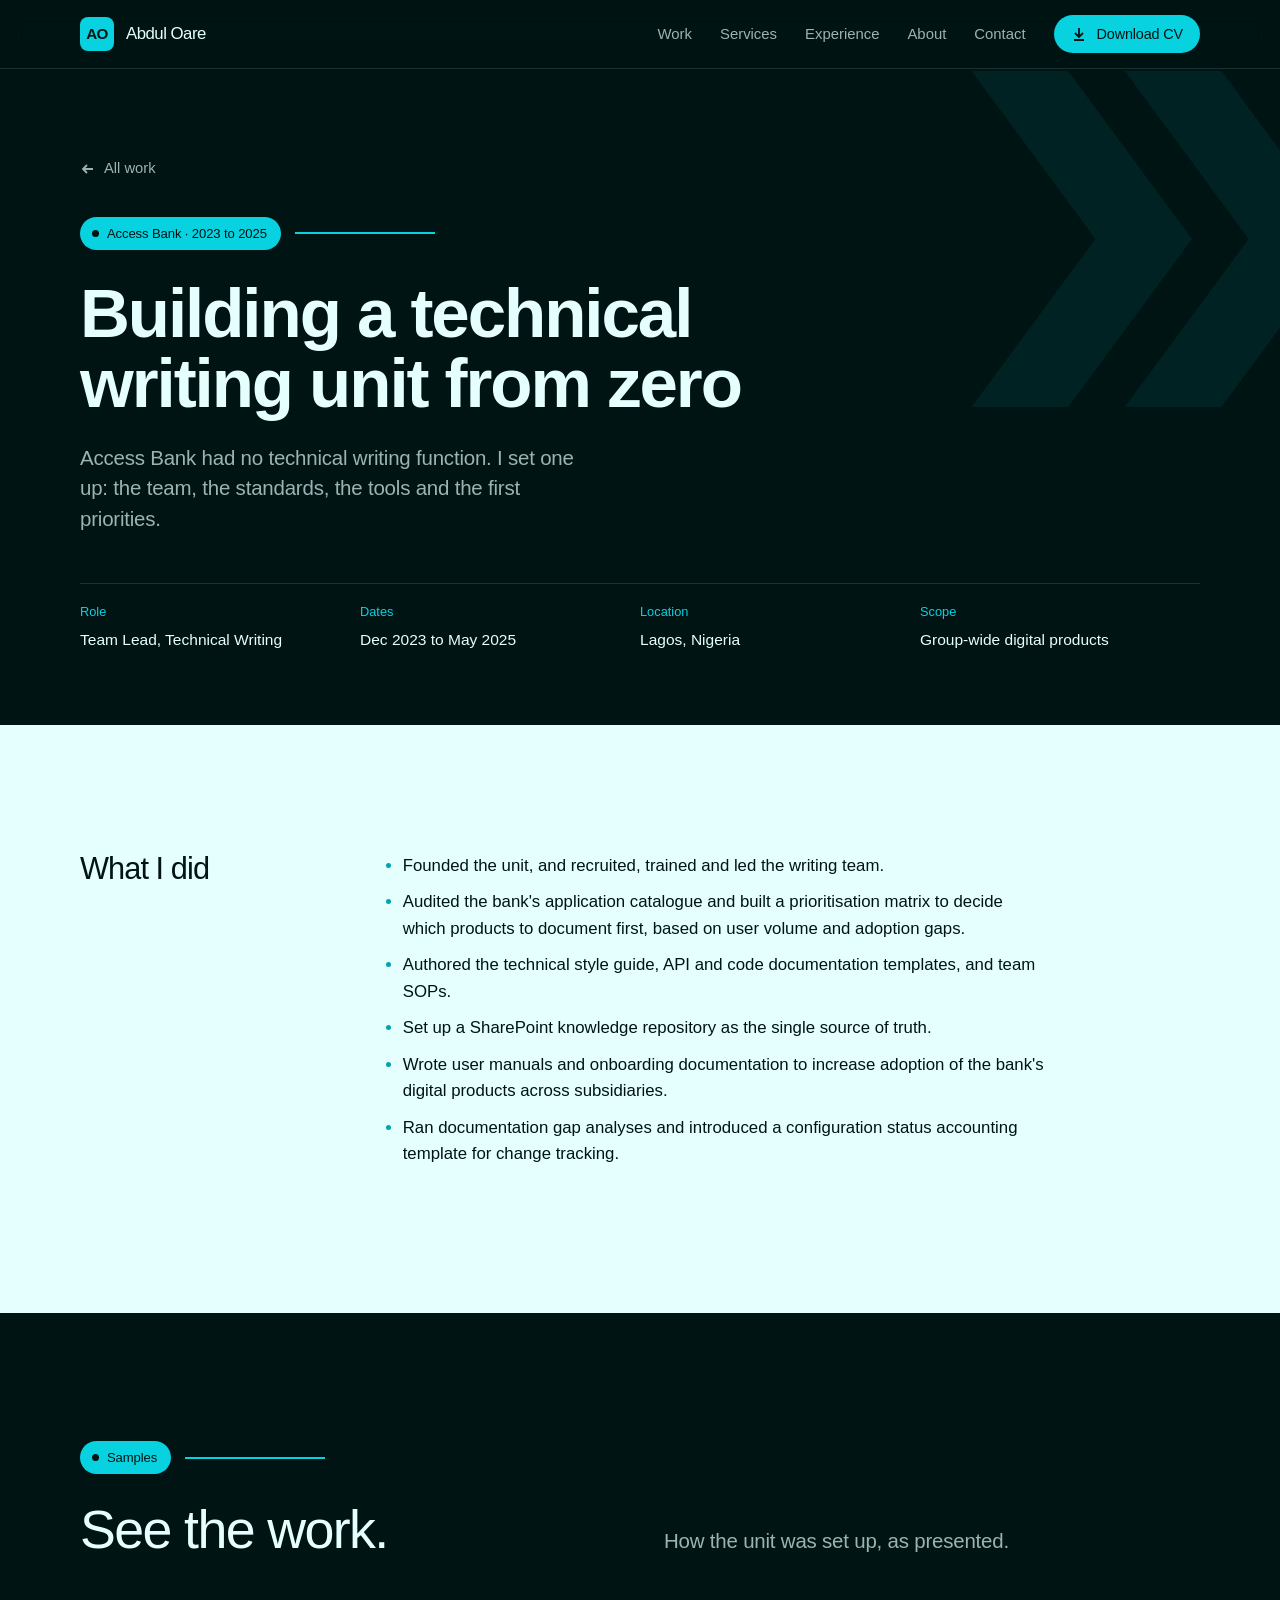
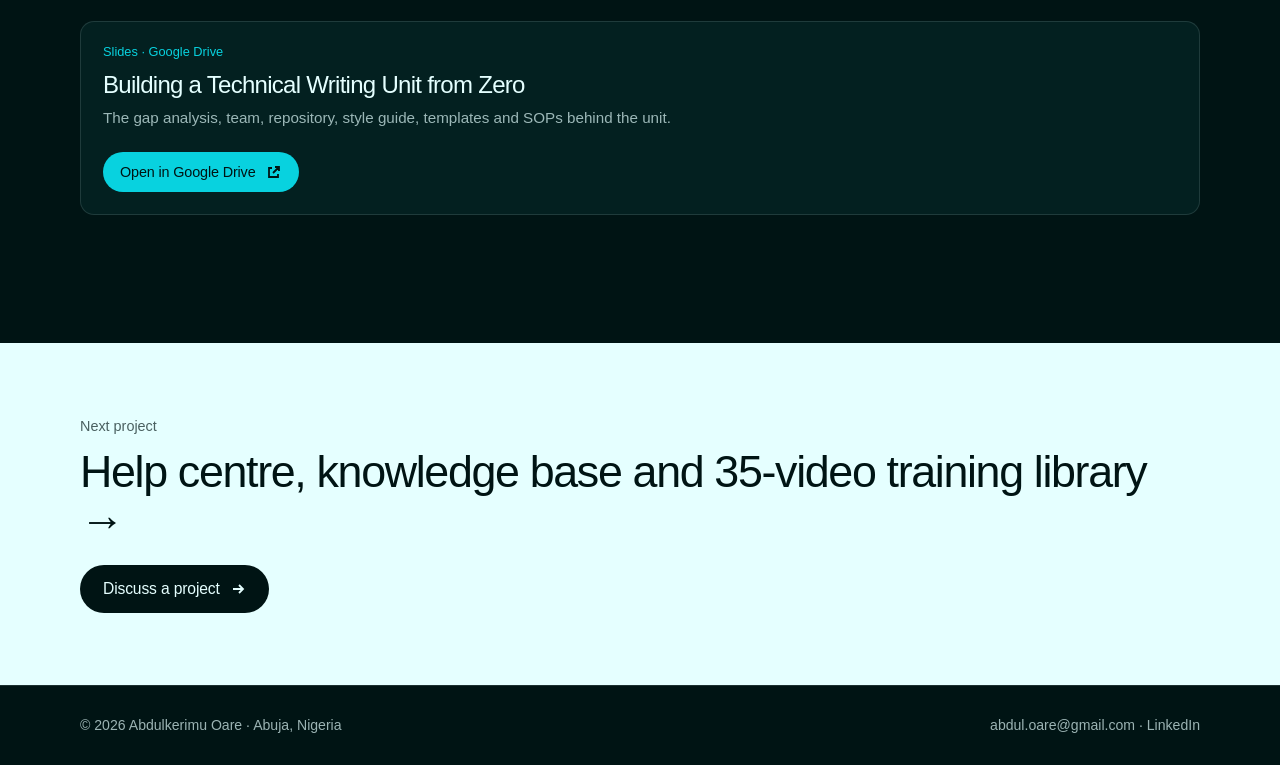
==== work/access-bank-writing-unit.html @ f9ddcd4e "Launch redesigned portfolio site Co-Authored-By: Claude Opus 5.5 <noreply@anthropic.com>" ====
<!doctype html>
<html lang="en">
<head>
<meta charset="utf-8">
<meta name="viewport" content="width=device-width, initial-scale=1">
<title>Founding a bank&#x27;s technical writing unit · Abdul Oare</title>
<meta name="description" content="Access Bank had no technical writing function. I set one up: the team, the standards, the tools and the first priorities.">
<meta name="theme-color" content="#001414">
<link rel="canonical" href="https://abduloare.github.io/work/access-bank-writing-unit.html">
<meta property="og:type" content="website">
<meta property="og:title" content="Founding a bank&#x27;s technical writing unit · Abdul Oare">
<meta property="og:description" content="Access Bank had no technical writing function. I set one up: the team, the standards, the tools and the first priorities.">
<meta property="og:url" content="https://abduloare.github.io/work/access-bank-writing-unit.html">
<meta property="og:image" content="https://abduloare.github.io/assets/img/og.jpg">
<meta name="twitter:card" content="summary_large_image">
<link rel="icon" href="data:image/svg+xml,%3Csvg xmlns='http://www.w3.org/2000/svg' viewBox='0 0 64 64'%3E%3Crect width='64' height='64' rx='14' fill='%2308D2DF'/%3E%3Ctext x='32' y='42' text-anchor='middle' font-family='Helvetica Neue,Helvetica,Arial' font-weight='700' font-size='28' letter-spacing='-1.5' fill='%23001414'%3EAO%3C/text%3E%3C/svg%3E">
<link rel="preconnect" href="https://fonts.googleapis.com">
<link rel="preconnect" href="https://fonts.gstatic.com" crossorigin>
<link href="https://fonts.googleapis.com/css2?family=Inter:wght@400;500;700&display=swap" rel="stylesheet">
<link rel="stylesheet" href="../assets/css/site.css">
</head>
<body>
<a class="skip" href="#main">Skip to content</a>
<header class="nav">
  <div class="wrap">
    <a class="brand" href="../"><span class="mono">AO</span>Abdul Oare</a>
    <button class="nav-toggle" aria-label="Menu" aria-expanded="false" aria-controls="nav-links"><svg viewBox="0 0 20 20" fill="none" stroke="currentColor" stroke-width="1.8" aria-hidden="true"><path d="M3 6h14M3 10h14M3 14h14"/></svg></button>
    <ul class="nav-links" id="nav-links">
      <li><a href="../#work">Work</a></li>
      <li><a href="../#services">Services</a></li>
      <li><a href="../#experience">Experience</a></li>
      <li><a href="../#about">About</a></li>
      <li><a href="../#contact">Contact</a></li>
      <li><a class="btn btn-primary" href="../assets/docs/Abdulkerimu-Oare-CV.pdf" download><svg viewBox="0 0 16 16" fill="none" stroke="currentColor" stroke-width="1.8" aria-hidden="true"><path d="M8 2v9M4 7l4 4 4-4M3 14h10"/></svg> Download CV</a></li>
    </ul>
  </div>
</header>
<main id="main">
<section class="p-hero">
  <svg class="chev" viewBox="0 0 400 400" aria-hidden="true"><g fill="currentColor"><path d="M30 40h92l118 160-118 160H30l118-160z"/><path d="M176 40h92l118 160-118 160h-92l118-160z"/></g></svg>
  <div class="wrap">
    <a class="crumb" href="../#work"><svg width="16" height="16" viewBox="0 0 16 16" fill="none" stroke="currentColor" stroke-width="1.8" aria-hidden="true"><path d="M13 8H3M7 4L3 8l4 4"/></svg> All work</a>
    <div class="label-row"><span class="pill">Access Bank · 2023 to 2025</span></div>
    <h1>Building a technical writing unit from zero</h1>
    <p class="lede">Access Bank had no technical writing function. I set one up: the team, the standards, the tools and the first priorities.</p>
    <div class="facts"><div><small>Role</small><span>Team Lead, Technical Writing</span></div><div><small>Dates</small><span>Dec 2023 to May 2025</span></div><div><small>Location</small><span>Lagos, Nigeria</span></div><div><small>Scope</small><span>Group-wide digital products</span></div></div>
  </div>
</section>
<section class="section light">
  <div class="wrap"><div class="p-body reveal"><h2>What I did</h2><div class="copy"><ul><li>Founded the unit, and recruited, trained and led the writing team.</li><li>Audited the bank's application catalogue and built a prioritisation matrix to decide which products to document first, based on user volume and adoption gaps.</li><li>Authored the technical style guide, API and code documentation templates, and team SOPs.</li><li>Set up a SharePoint knowledge repository as the single source of truth.</li><li>Wrote user manuals and onboarding documentation to increase adoption of the bank's digital products across subsidiaries.</li><li>Ran documentation gap analyses and introduced a configuration status accounting template for change tracking.</li></ul></div></div></div>
</section>
<section class="section">
  <div class="wrap">
    <div class="section-head"><div><div class="label-row"><span class="pill">Samples</span></div><h2>See the work.</h2></div><p class="lede">How the unit was set up, as presented.</p></div>
    <div class="samples"><article class="sample wide">
  
  <div class="sample-body"><small>Slides · Google Drive</small><h3>Building a Technical Writing Unit from Zero</h3><p>The gap analysis, team, repository, style guide, templates and SOPs behind the unit.</p>
    <div class="btn-row"><a class="btn btn-primary" href="https://docs.google.com/presentation/d/1PRnHEDwbXF8xC-5iRKQZRlKDtgwimTmk/edit?usp=drive_link" target="_blank" rel="noopener">Open in Google Drive <svg viewBox="0 0 16 16" fill="none" stroke="currentColor" stroke-width="1.8" aria-hidden="true"><path d="M9 3h4v4M13 3L7 9M12 10v3H3V4h3"/></svg></a></div>
  </div>
</article></div>
  </div>
</section>
<section class="section light" style="padding:clamp(48px,6vw,72px) 0">
  <div class="wrap next">
    <div><span class="muted" style="display:block;margin-bottom:8px;font-size:.9rem">Next project</span><a class="big" href="my-car-importer.html">Help centre, knowledge base and 35-video training library &rarr;</a></div>
    <a class="btn btn-primary" href="mailto:abdul.oare@gmail.com">Discuss a project <svg viewBox="0 0 16 16" fill="none" stroke="currentColor" stroke-width="1.8" aria-hidden="true"><path d="M3 8h10M9 4l4 4-4 4"/></svg></a>
  </div>
</section>
</main>
<footer class="footer">
  <div class="wrap">
    <span>&copy; 2026 Abdulkerimu Oare &middot; Abuja, Nigeria</span>
    <span><a href="mailto:abdul.oare@gmail.com">abdul.oare@gmail.com</a> &middot; <a href="https://www.linkedin.com/in/abduloare" target="_blank" rel="noopener">LinkedIn</a></span>
  </div>
</footer>
<script src="../assets/js/site.js"></script>
</body>
</html>
---- assets/css/site.css ----
/* Abdul Oare portfolio. Palette and type follow the Doc Foundry brand system (Brand Guideline V1.0 by DesignSync). */
:root {
  --ink: #001414;
  --ink-2: #032020;
  --ink-3: #0a2e2e;
  --line-dark: rgba(229, 255, 255, 0.12);
  --cyan: #08d2df;
  --pacific: #00a3ae;
  --lcyan: #e5ffff;
  --paper: #f4ffff;
  --line-light: rgba(0, 20, 20, 0.12);
  --on-dark: #e5ffff;
  --on-dark-muted: rgba(229, 255, 255, 0.68);
  --on-light: #001414;
  --on-light-muted: rgba(0, 20, 20, 0.68);
  --font: "Helvetica Neue", Helvetica, Inter, Arial, sans-serif;
  --track: -0.03em;
  --radius: 14px;
  --wrap: 1200px;
  --gutter: clamp(16px, 4vw, 40px);
}

*, *::before, *::after { box-sizing: border-box; }
html { scroll-behavior: smooth; -webkit-text-size-adjust: 100%; }
body {
  margin: 0;
  background: var(--ink);
  color: var(--on-dark);
  font-family: var(--font);
  font-size: 17px;
  line-height: 1.6;
  -webkit-font-smoothing: antialiased;
  overflow-x: hidden;
}
img, video { max-width: 100%; display: block; }
a { color: inherit; }
:focus-visible { outline: 2px solid var(--cyan); outline-offset: 3px; border-radius: 4px; }
.skip { position: absolute; left: -9999px; top: 8px; background: var(--cyan); color: var(--ink); padding: 8px 14px; border-radius: 999px; z-index: 200; }
.skip:focus { left: 8px; }

h1, h2, h3, h4 { margin: 0; letter-spacing: var(--track); line-height: 1.02; font-weight: 700; }
h1 { font-size: clamp(2.6rem, 6.4vw, 5.4rem); }
h2 { font-size: clamp(2rem, 4.2vw, 3.4rem); font-weight: 500; }
h3 { font-size: clamp(1.25rem, 2vw, 1.5rem); font-weight: 500; line-height: 1.15; }
p { margin: 0 0 1em; }

.wrap { width: 100%; max-width: var(--wrap); margin: 0 auto; padding: 0 var(--gutter); }
.section { padding: clamp(72px, 10vw, 128px) 0; position: relative; }
.light { background: var(--lcyan); color: var(--on-light); }
.light .muted, .light .lede { color: var(--on-light-muted); }
.muted { color: var(--on-dark-muted); }
.lede { font-size: clamp(1.1rem, 1.6vw, 1.3rem); line-height: 1.5; color: var(--on-dark-muted); max-width: 46ch; letter-spacing: -0.01em; }

/* Pill label: cyan capsule with a dot and a trailing rule, as in the brand guideline */
.label-row { display: flex; align-items: center; gap: 14px; margin-bottom: 28px; }
.label-row::after { content: ""; flex: 1; max-width: 140px; height: 2px; background: var(--cyan); }
.light .label-row::after { background: var(--pacific); }
.pill {
  display: inline-flex; align-items: center; gap: 8px;
  background: var(--cyan); color: var(--ink);
  font-size: 0.82rem; font-weight: 500; letter-spacing: -0.01em;
  padding: 6px 14px 6px 12px; border-radius: 999px; white-space: nowrap;
}
.pill::before { content: ""; width: 7px; height: 7px; border-radius: 50%; background: var(--ink); }

.tag {
  display: inline-block; font-size: 0.75rem; letter-spacing: 0.02em;
  padding: 3px 10px; border-radius: 999px;
  border: 1px solid var(--line-dark); color: var(--on-dark-muted);
}
.light .tag { border-color: var(--line-light); color: var(--on-light-muted); }

/* Buttons */
.btn {
  display: inline-flex; align-items: center; gap: 10px;
  font: 500 0.98rem/1 var(--font); letter-spacing: -0.01em;
  padding: 15px 22px; border-radius: 999px; text-decoration: none;
  border: 1.5px solid transparent; cursor: pointer; transition: transform .15s, background .15s, color .15s, border-color .15s;
}
.btn:hover { transform: translateY(-1px); }
.btn-primary { background: var(--cyan); color: var(--ink); }
.btn-primary:hover { background: var(--lcyan); }
.btn-ghost { border-color: var(--line-dark); color: var(--on-dark); }
.btn-ghost:hover { border-color: var(--cyan); color: var(--cyan); }
.light .btn-primary { background: var(--ink); color: var(--lcyan); }
.light .btn-primary:hover { background: var(--pacific); }
.light .btn-ghost { border-color: var(--line-light); color: var(--on-light); }
.light .btn-ghost:hover { border-color: var(--pacific); color: var(--pacific); }
.btn svg { width: 16px; height: 16px; }
.btn-row { display: flex; flex-wrap: wrap; gap: 12px; }

/* Monogram */
.mono {
  display: inline-grid; place-items: center; width: 34px; height: 34px; border-radius: 8px;
  background: var(--cyan); color: var(--ink); font-weight: 700; font-size: 0.95rem; letter-spacing: -0.04em;
}

/* Nav */
.nav {
  position: sticky; top: 0; z-index: 100;
  background: rgba(0, 20, 20, 0.82); backdrop-filter: saturate(140%) blur(12px); -webkit-backdrop-filter: saturate(140%) blur(12px);
  border-bottom: 1px solid var(--line-dark);
}
.nav .wrap { display: flex; align-items: center; justify-content: space-between; height: 68px; gap: 16px; }
.brand { display: flex; align-items: center; gap: 12px; text-decoration: none; font-weight: 500; letter-spacing: var(--track); font-size: 1.05rem; }
.nav-links { display: flex; align-items: center; gap: 28px; list-style: none; margin: 0; padding: 0; }
.nav-links a { text-decoration: none; font-size: 0.93rem; color: var(--on-dark-muted); transition: color .15s; }
.nav-links a:hover, .nav-links a[aria-current] { color: var(--cyan); }
.nav-links .btn { padding: 10px 16px; font-size: 0.9rem; color: var(--ink); }
.nav-links .btn:hover { color: var(--ink); }
.nav-toggle { display: none; background: none; border: 1px solid var(--line-dark); color: var(--on-dark); border-radius: 10px; width: 42px; height: 42px; cursor: pointer; }
.nav-toggle svg { width: 20px; height: 20px; margin: auto; }

@media (max-width: 860px) {
  .nav-toggle { display: grid; place-items: center; }
  .nav-links {
    position: absolute; top: 68px; left: 0; right: 0; flex-direction: column; align-items: stretch; gap: 0;
    background: var(--ink); border-bottom: 1px solid var(--line-dark); padding: 8px var(--gutter) 20px;
    display: none;
  }
  .nav-links.open { display: flex; }
  .nav-links li a:not(.btn) { display: block; padding: 14px 0; border-bottom: 1px solid var(--line-dark); font-size: 1.05rem; }
  .nav-links .btn { margin-top: 16px; justify-content: center; }
}

/* Hero */
.hero { padding: clamp(56px, 8vw, 104px) 0 clamp(64px, 8vw, 112px); position: relative; overflow: hidden; }
.hero-grid { display: grid; grid-template-columns: 1.25fr 0.75fr; gap: clamp(32px, 5vw, 72px); align-items: center; }
.hero h1 { margin-bottom: 28px; }
.hero h1 em { font-style: normal; color: var(--cyan); }
.hero .lede { margin-bottom: 36px; }
.hero-meta { display: flex; flex-wrap: wrap; gap: 10px 24px; margin-top: 40px; font-size: 0.9rem; color: var(--on-dark-muted); }
.hero-meta span { display: inline-flex; align-items: center; gap: 8px; }
.dot-live { width: 8px; height: 8px; border-radius: 50%; background: var(--cyan); box-shadow: 0 0 0 4px rgba(8, 210, 223, 0.18); }
.hero-photo { position: relative; aspect-ratio: 900 / 1073; border-radius: var(--radius); overflow: hidden; background: #000; }
.hero-photo img { width: 100%; height: 100%; object-fit: cover; filter: contrast(1.05); }
.hero-photo::after {
  content: ""; position: absolute; inset: 0;
  background: linear-gradient(200deg, rgba(8, 210, 223, 0.0) 55%, rgba(0, 20, 20, 0.85) 100%);
}
.hero-photo figcaption { position: absolute; left: 18px; right: 18px; bottom: 16px; z-index: 1; font-size: 0.82rem; color: var(--on-dark-muted); }
.chev { position: absolute; pointer-events: none; color: var(--cyan); }
.hero .chev { right: -60px; top: -40px; width: 420px; opacity: 0.08; }
@media (max-width: 860px) {
  .hero-grid { grid-template-columns: 1fr; }
  .hero-photo { max-width: 360px; aspect-ratio: 4 / 3.4; }
  .hero-photo img { object-position: 50% 30%; }
}

/* Stats */
.stats { display: grid; grid-template-columns: repeat(3, 1fr); gap: 0; border-top: 1px solid var(--line-light); }
.stat { padding: 28px 24px 28px 0; border-bottom: 1px solid var(--line-light); }
.stat:not(:nth-child(3n+1)) { padding-left: 24px; border-left: 1px solid var(--line-light); }
.stat b { display: block; font-size: clamp(2.4rem, 4.6vw, 3.6rem); font-weight: 700; letter-spacing: var(--track); line-height: 1; color: var(--ink); }
.stat b small { font-size: 0.5em; color: var(--pacific); font-weight: 500; }
.stat span { display: block; margin-top: 10px; font-size: 0.95rem; color: var(--on-light-muted); max-width: 26ch; }
@media (max-width: 760px) {
  .stats { grid-template-columns: 1fr 1fr; }
  .stat, .stat:not(:nth-child(3n+1)) { padding: 22px 14px 22px 0; border-left: 0; }
  .stat:nth-child(even) { padding-left: 14px; border-left: 1px solid var(--line-light); }
}

.section-head { display: grid; grid-template-columns: 1fr 1fr; gap: 24px 48px; align-items: end; margin-bottom: clamp(40px, 6vw, 64px); }
.section-head p { margin: 0; }
@media (max-width: 860px) { .section-head { grid-template-columns: 1fr; } }

/* Capability cards */
.caps { display: grid; grid-template-columns: repeat(3, 1fr); gap: 16px; }
.cap {
  background: var(--ink-2); border: 1px solid var(--line-dark); border-radius: var(--radius);
  padding: 28px; display: flex; flex-direction: column; gap: 14px; transition: border-color .2s, transform .2s;
}
.cap:hover { border-color: rgba(8, 210, 223, 0.5); transform: translateY(-2px); }
.cap .num { font-size: 0.85rem; color: var(--cyan); font-weight: 500; }
.cap p { color: var(--on-dark-muted); font-size: 0.97rem; margin: 0; }
.cap ul { margin: auto 0 0; padding: 14px 0 0; list-style: none; display: flex; flex-wrap: wrap; gap: 6px; border-top: 1px solid var(--line-dark); }
@media (max-width: 960px) { .caps { grid-template-columns: 1fr 1fr; } }
@media (max-width: 620px) { .caps { grid-template-columns: 1fr; } }

/* Work grid */
.filters { display: flex; flex-wrap: wrap; gap: 8px; margin-bottom: 28px; }
.filter {
  font: 500 0.9rem/1 var(--font); padding: 10px 16px; border-radius: 999px; cursor: pointer;
  background: transparent; border: 1.5px solid var(--line-light); color: var(--on-light);
}
.filter:hover { border-color: var(--pacific); }
.filter[aria-pressed="true"] { background: var(--ink); border-color: var(--ink); color: var(--lcyan); }
.work { display: grid; grid-template-columns: repeat(6, 1fr); gap: 20px; }
.card {
  grid-column: span 3; background: #fff; border-radius: var(--radius); overflow: hidden;
  border: 1px solid var(--line-light); text-decoration: none; color: var(--on-light);
  display: flex; flex-direction: column; transition: transform .2s, box-shadow .2s;
}
.card.wide { grid-column: span 3; }
.card:hover { transform: translateY(-3px); box-shadow: 0 18px 40px -20px rgba(0, 20, 20, 0.35); }
.card-media { aspect-ratio: 16 / 10; background: var(--ink); position: relative; overflow: hidden; }
.card-media img { width: 100%; height: 100%; object-fit: cover; object-position: top center; transition: transform .4s; }
.card:hover .card-media img { transform: scale(1.03); }
.card-media .badge {
  position: absolute; left: 14px; top: 14px; background: var(--cyan); color: var(--ink);
  font-size: 0.75rem; font-weight: 500; padding: 5px 10px; border-radius: 999px; display: inline-flex; gap: 6px; align-items: center;
}
.card-media .badge svg { width: 12px; height: 12px; }
.card-media.text { display: flex; align-items: flex-end; padding: 24px; background: var(--ink); color: var(--on-dark); }
.card-media.text strong { font-size: clamp(2.6rem, 5vw, 4rem); font-weight: 700; letter-spacing: var(--track); line-height: 1; color: var(--cyan); }
.card-media.text span { display: block; color: var(--on-dark-muted); font-size: 0.9rem; margin-top: 8px; }
.card-media .chev { width: 220px; right: -30px; top: -20px; opacity: 0.12; }
.card-body { padding: 22px 22px 24px; display: flex; flex-direction: column; gap: 10px; flex: 1; }
.card-body .client { font-size: 0.82rem; color: var(--pacific); font-weight: 500; }
.card-body p { margin: 0; font-size: 0.95rem; color: var(--on-light-muted); }
.card-tags { display: flex; flex-wrap: wrap; gap: 6px; margin-top: auto; padding-top: 10px; }
.card .more { font-size: 0.92rem; font-weight: 500; display: inline-flex; align-items: center; gap: 6px; }
.card[hidden] { display: none; }
@media (max-width: 640px) { .work { grid-template-columns: 1fr; } .card, .card.wide { grid-column: auto; } }

.also { margin-top: 48px; display: grid; grid-template-columns: repeat(4, 1fr); gap: 0; border-top: 1px solid var(--line-light); }
.also > div { padding: 22px 20px 0 0; }
.also h4 { font-size: 1.02rem; font-weight: 500; margin-bottom: 6px; }
.also p { font-size: 0.92rem; color: var(--on-light-muted); margin: 0; }
.also a { color: var(--pacific); }
@media (max-width: 860px) { .also { grid-template-columns: 1fr 1fr; gap: 0 16px; } }
@media (max-width: 520px) { .also { grid-template-columns: 1fr; } }

/* Approach steps */
.steps { display: grid; grid-template-columns: repeat(4, 1fr); gap: 16px; counter-reset: s; }
.step { border-top: 2px solid var(--cyan); padding-top: 22px; }
.step .n { font-size: 0.85rem; color: var(--cyan); font-weight: 500; margin-bottom: 18px; display: block; }
.step h3 { margin-bottom: 10px; }
.step p { color: var(--on-dark-muted); font-size: 0.96rem; margin: 0; }
@media (max-width: 900px) { .steps { grid-template-columns: 1fr 1fr; gap: 36px 20px; } }
@media (max-width: 520px) { .steps { grid-template-columns: 1fr; } }

/* Timeline */
.timeline { list-style: none; margin: 0; padding: 0; border-top: 1px solid var(--line-dark); }
.timeline li { display: grid; grid-template-columns: 200px 1fr auto; gap: 8px 32px; padding: 26px 0; border-bottom: 1px solid var(--line-dark); align-items: baseline; }
.timeline .when { font-size: 0.9rem; color: var(--cyan); }
.timeline h3 { font-size: 1.2rem; margin-bottom: 6px; }
.timeline .org { color: var(--on-dark-muted); font-size: 0.95rem; }
.timeline p { color: var(--on-dark-muted); font-size: 0.95rem; margin: 8px 0 0; max-width: 64ch; }
.timeline .link { font-size: 0.9rem; color: var(--cyan); text-decoration: none; white-space: nowrap; }
.timeline .link:hover { text-decoration: underline; }
@media (max-width: 760px) { .timeline li { grid-template-columns: 1fr; } }

/* About */
.about-grid { display: grid; grid-template-columns: 0.8fr 1.2fr; gap: clamp(32px, 6vw, 80px); align-items: start; }
.about-grid h2 { margin-bottom: 28px; }
.about-copy p { font-size: 1.08rem; }
.creds { margin-top: 36px; display: grid; grid-template-columns: 1fr 1fr; gap: 28px; }
.creds h4 { font-size: 0.85rem; font-weight: 500; color: var(--pacific); margin-bottom: 10px; letter-spacing: 0; }
.creds ul { list-style: none; padding: 0; margin: 0; font-size: 0.95rem; }
.creds li { padding: 8px 0; border-bottom: 1px solid var(--line-light); }
.tools { display: flex; flex-wrap: wrap; gap: 6px; }
@media (max-width: 860px) { .about-grid, .creds { grid-template-columns: 1fr; } }

/* Contact */
.contact { text-align: left; }
.contact h2 { font-size: clamp(2.4rem, 6vw, 5rem); font-weight: 700; max-width: 14ch; margin-bottom: 28px; }
.contact .chev { right: -40px; bottom: -60px; width: 480px; opacity: 0.07; }
.contact-links { display: grid; grid-template-columns: repeat(4, 1fr); gap: 12px; margin-top: 48px; }
.contact-links a {
  display: block; padding: 20px; border: 1px solid var(--line-dark); border-radius: var(--radius); text-decoration: none; transition: border-color .15s;
}
.contact-links a:hover { border-color: var(--cyan); }
.contact-links small { display: block; color: var(--on-dark-muted); font-size: 0.82rem; margin-bottom: 6px; }
.contact-links span { font-weight: 500; overflow-wrap: anywhere; }
@media (max-width: 860px) { .contact-links { grid-template-columns: 1fr 1fr; } }
@media (max-width: 480px) { .contact-links { grid-template-columns: 1fr; } }

.footer { border-top: 1px solid var(--line-dark); padding: 28px 0; font-size: 0.88rem; color: var(--on-dark-muted); }
.footer .wrap { display: flex; flex-wrap: wrap; justify-content: space-between; gap: 12px; }
.footer a { text-decoration: none; }
.footer a:hover { color: var(--cyan); }

/* Project pages */
.crumb { display: inline-flex; align-items: center; gap: 8px; color: var(--on-dark-muted); text-decoration: none; font-size: 0.92rem; margin-bottom: 36px; }
.crumb:hover { color: var(--cyan); }
.p-hero { padding: clamp(48px, 7vw, 88px) 0 clamp(48px, 6vw, 72px); position: relative; overflow: hidden; }
.p-hero h1 { font-size: clamp(2.3rem, 5.4vw, 4.4rem); max-width: 18ch; margin-bottom: 24px; }
.p-hero .chev { right: -80px; top: -40px; width: 420px; opacity: 0.07; }
.facts { display: grid; grid-template-columns: repeat(4, 1fr); gap: 0; margin-top: 48px; border-top: 1px solid var(--line-dark); }
.facts div { padding: 18px 20px 0 0; }
.facts small { display: block; font-size: 0.8rem; color: var(--cyan); margin-bottom: 4px; }
.facts span { font-size: 0.97rem; }
@media (max-width: 760px) { .facts { grid-template-columns: 1fr 1fr; gap: 0 16px; } }

.p-body { display: grid; grid-template-columns: 240px 1fr; gap: clamp(24px, 5vw, 72px); }
.p-body + .p-body { margin-top: clamp(48px, 7vw, 80px); }
.p-body h2 { font-size: clamp(1.5rem, 2.4vw, 2rem); }
.p-body .copy { max-width: 70ch; }
.p-body .copy p, .p-body .copy li { font-size: 1.05rem; }
.p-body .copy ul { padding-left: 1.1em; margin: 0 0 1em; }
.p-body .copy li { margin-bottom: 0.55em; }
.p-body .copy li::marker { color: var(--pacific); }
@media (max-width: 860px) { .p-body { grid-template-columns: 1fr; } }

.kpis { display: grid; grid-template-columns: repeat(4, 1fr); gap: 12px; margin: 8px 0 28px; }
.kpis div { background: #fff; border: 1px solid var(--line-light); border-radius: 12px; padding: 18px; }
.kpis b { display: block; font-size: 2rem; letter-spacing: var(--track); line-height: 1; }
.kpis span { display: block; margin-top: 8px; font-size: 0.88rem; color: var(--on-light-muted); }
@media (max-width: 760px) { .kpis { grid-template-columns: 1fr 1fr; } }

.samples { display: grid; grid-template-columns: 1fr 1fr; gap: 20px; }
.sample { background: var(--ink-2); border: 1px solid var(--line-dark); border-radius: var(--radius); overflow: hidden; display: flex; flex-direction: column; }
.sample.wide { grid-column: 1 / -1; }
.sample video { width: 100%; aspect-ratio: 16 / 9; background: #000; }
.sample .thumb { aspect-ratio: 16 / 10; overflow: hidden; background: #fff; display: block; }
.sample .thumb img { width: 100%; height: 100%; object-fit: cover; object-position: top center; transition: transform .4s; }
.sample .thumb:hover img { transform: scale(1.02); }
.sample-body { padding: 20px 22px 22px; display: flex; flex-direction: column; gap: 8px; flex: 1; }
.sample-body small { color: var(--cyan); font-size: 0.8rem; }
.sample-body p { color: var(--on-dark-muted); font-size: 0.95rem; margin: 0 0 6px; }
.sample-body .btn-row { margin-top: auto; padding-top: 8px; }
.sample-body .btn { padding: 11px 16px; font-size: 0.9rem; }
@media (max-width: 760px) { .samples { grid-template-columns: 1fr; } }

.note { border-left: 3px solid var(--cyan); padding: 14px 18px; background: var(--ink-2); border-radius: 0 10px 10px 0; color: var(--on-dark-muted); font-size: 0.95rem; }
.light .note { background: #fff; border-left-color: var(--pacific); color: var(--on-light-muted); }

.next { display: flex; justify-content: space-between; align-items: center; gap: 20px; flex-wrap: wrap; }
.next a.big { text-decoration: none; font-size: clamp(1.6rem, 3.6vw, 2.8rem); font-weight: 500; letter-spacing: var(--track); line-height: 1.1; }
.next a.big:hover { color: var(--cyan); }

/* Reveal on scroll */
.reveal { opacity: 0; transform: translateY(14px); transition: opacity .6s ease, transform .6s ease; }
.reveal.in { opacity: 1; transform: none; }
@media (prefers-reduced-motion: reduce) {
  html { scroll-behavior: auto; }
  .reveal { opacity: 1; transform: none; transition: none; }
  * { transition: none !important; }
}
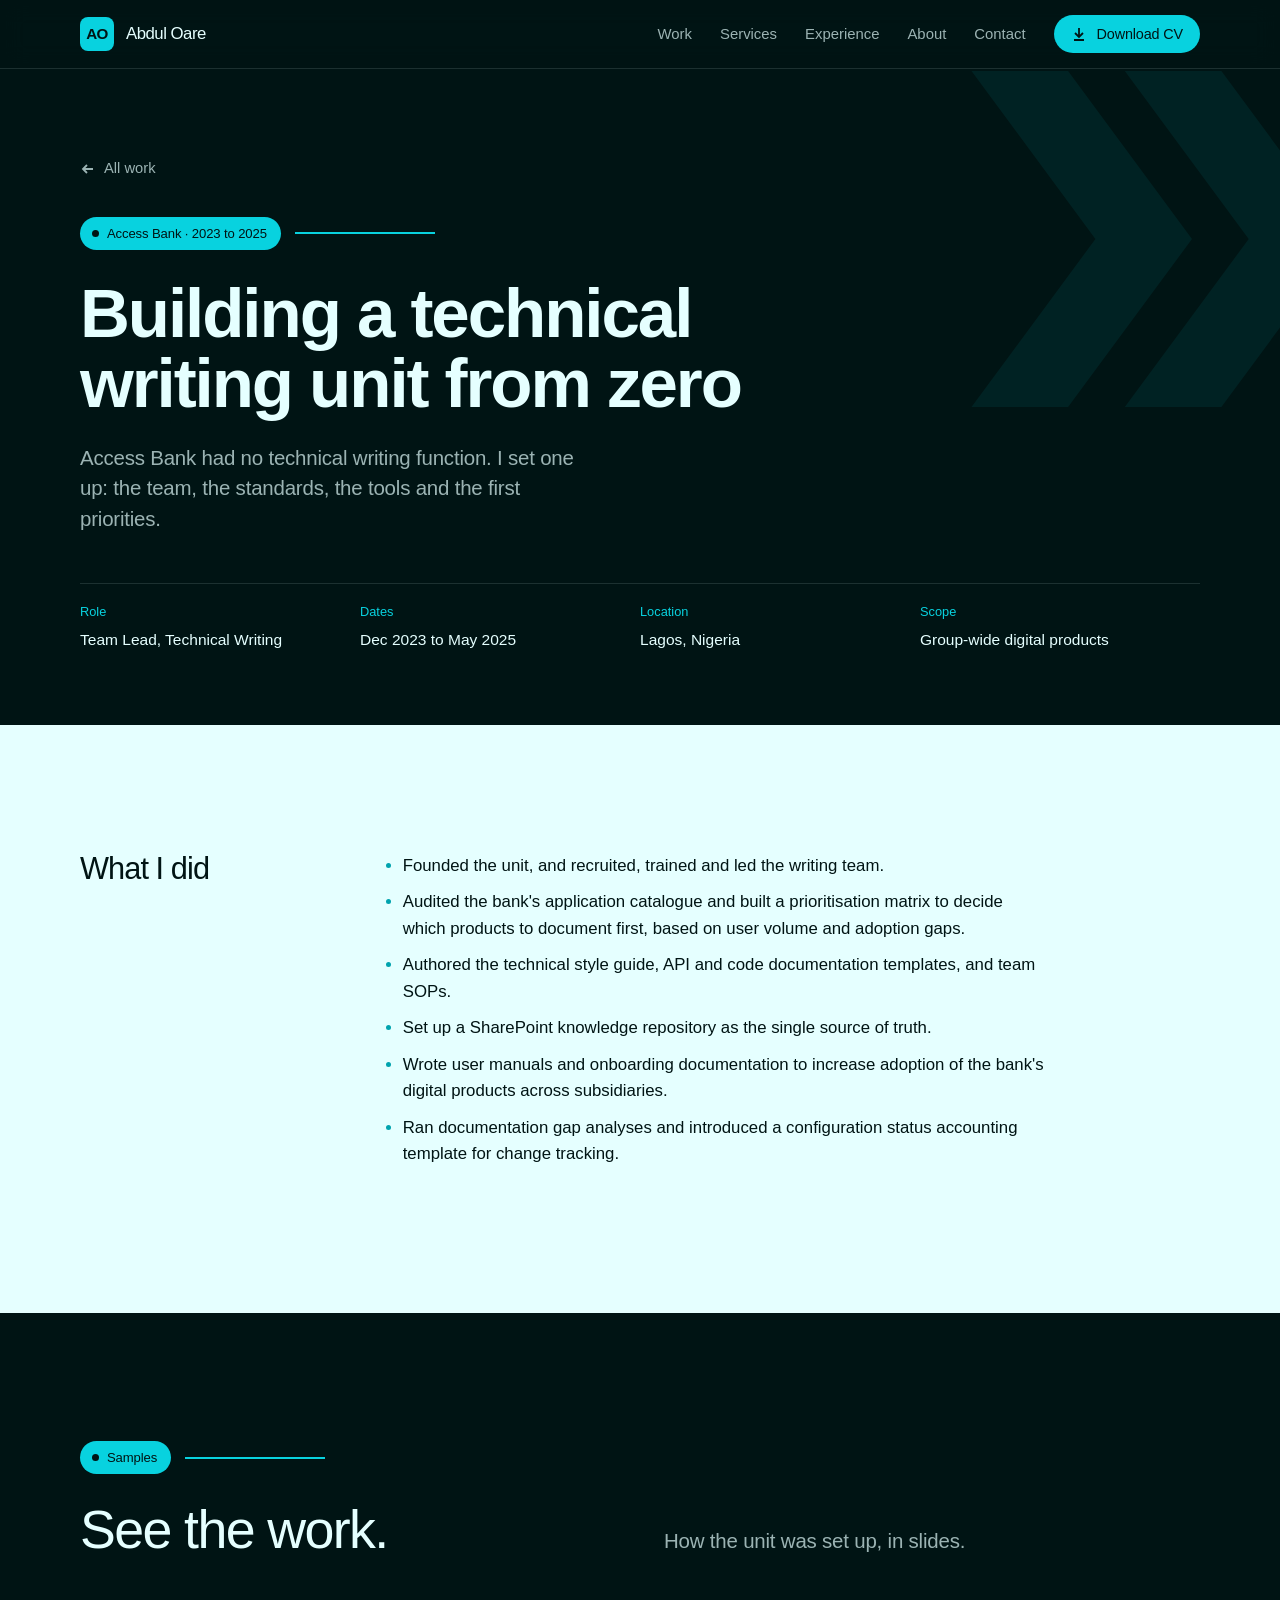
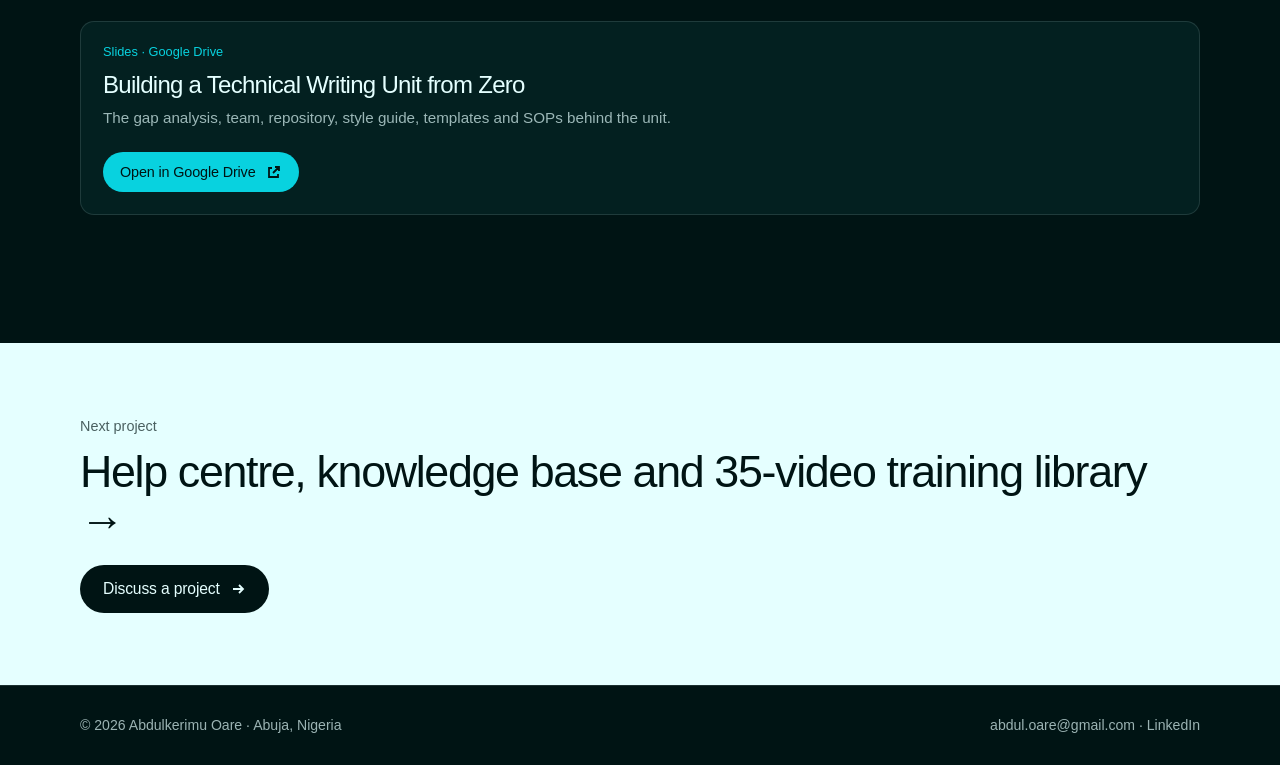
==== commit 07f5bc71: "Tighten site copy, rewrite hero description, remove hero photo Co-Authored-By: Claude Opus 5.5 <nore" ====
--- a/work/access-bank-writing-unit.html
+++ b/work/access-bank-writing-unit.html
@@ -51,7 +51,7 @@
 </section>
 <section class="section">
   <div class="wrap">
-    <div class="section-head"><div><div class="label-row"><span class="pill">Samples</span></div><h2>See the work.</h2></div><p class="lede">How the unit was set up, as presented.</p></div>
+    <div class="section-head"><div><div class="label-row"><span class="pill">Samples</span></div><h2>See the work.</h2></div><p class="lede">How the unit was set up, in slides.</p></div>
     <div class="samples"><article class="sample wide">
   
   <div class="sample-body"><small>Slides · Google Drive</small><h3>Building a Technical Writing Unit from Zero</h3><p>The gap analysis, team, repository, style guide, templates and SOPs behind the unit.</p>
--- a/assets/css/site.css
+++ b/assets/css/site.css
@@ -125,27 +125,17 @@
 
 /* Hero */
 .hero { padding: clamp(56px, 8vw, 104px) 0 clamp(64px, 8vw, 112px); position: relative; overflow: hidden; }
-.hero-grid { display: grid; grid-template-columns: 1.25fr 0.75fr; gap: clamp(32px, 5vw, 72px); align-items: center; }
+.hero-grid > div { max-width: 980px; }
+.hero h1 { max-width: 16ch; }
+.hero .lede { max-width: 56ch; }
 .hero h1 { margin-bottom: 28px; }
 .hero h1 em { font-style: normal; color: var(--cyan); }
 .hero .lede { margin-bottom: 36px; }
 .hero-meta { display: flex; flex-wrap: wrap; gap: 10px 24px; margin-top: 40px; font-size: 0.9rem; color: var(--on-dark-muted); }
 .hero-meta span { display: inline-flex; align-items: center; gap: 8px; }
 .dot-live { width: 8px; height: 8px; border-radius: 50%; background: var(--cyan); box-shadow: 0 0 0 4px rgba(8, 210, 223, 0.18); }
-.hero-photo { position: relative; aspect-ratio: 900 / 1073; border-radius: var(--radius); overflow: hidden; background: #000; }
-.hero-photo img { width: 100%; height: 100%; object-fit: cover; filter: contrast(1.05); }
-.hero-photo::after {
-  content: ""; position: absolute; inset: 0;
-  background: linear-gradient(200deg, rgba(8, 210, 223, 0.0) 55%, rgba(0, 20, 20, 0.85) 100%);
-}
-.hero-photo figcaption { position: absolute; left: 18px; right: 18px; bottom: 16px; z-index: 1; font-size: 0.82rem; color: var(--on-dark-muted); }
 .chev { position: absolute; pointer-events: none; color: var(--cyan); }
 .hero .chev { right: -60px; top: -40px; width: 420px; opacity: 0.08; }
-@media (max-width: 860px) {
-  .hero-grid { grid-template-columns: 1fr; }
-  .hero-photo { max-width: 360px; aspect-ratio: 4 / 3.4; }
-  .hero-photo img { object-position: 50% 30%; }
-}
 
 /* Stats */
 .stats { display: grid; grid-template-columns: repeat(3, 1fr); gap: 0; border-top: 1px solid var(--line-light); }
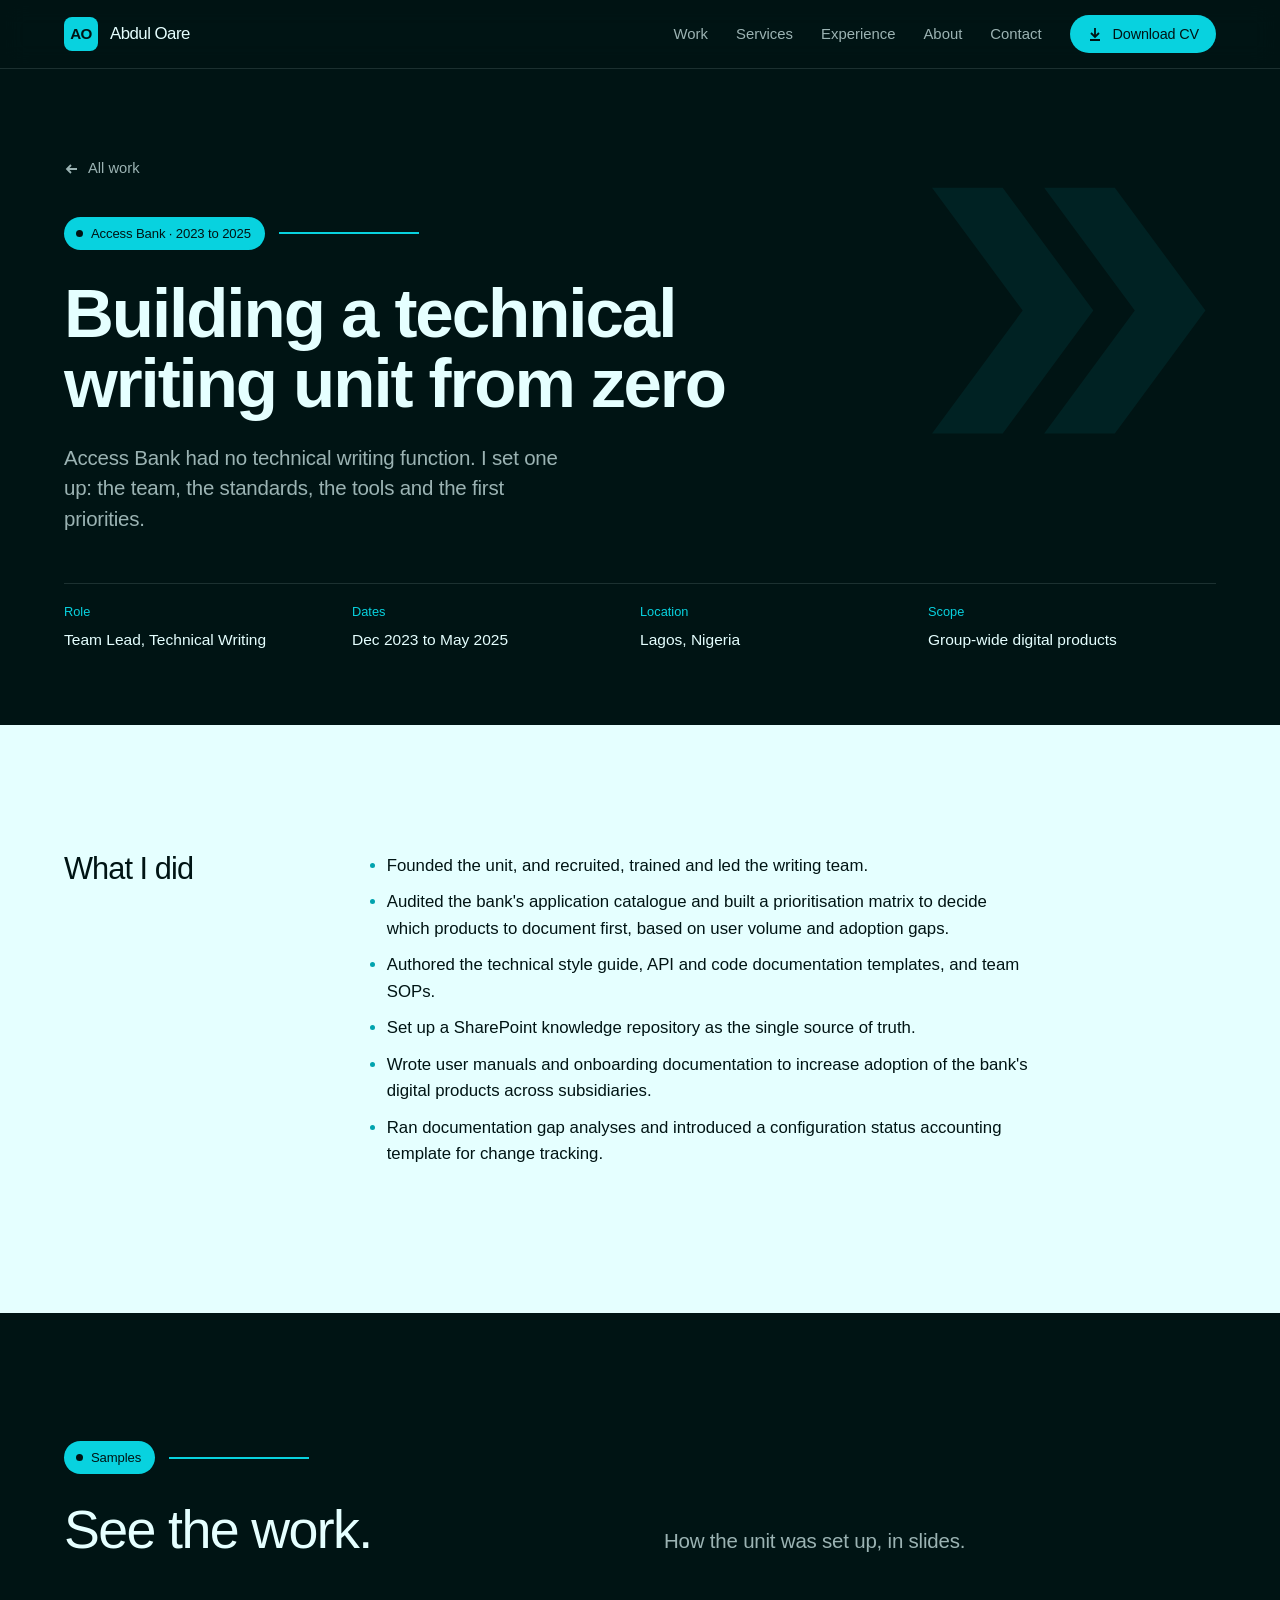
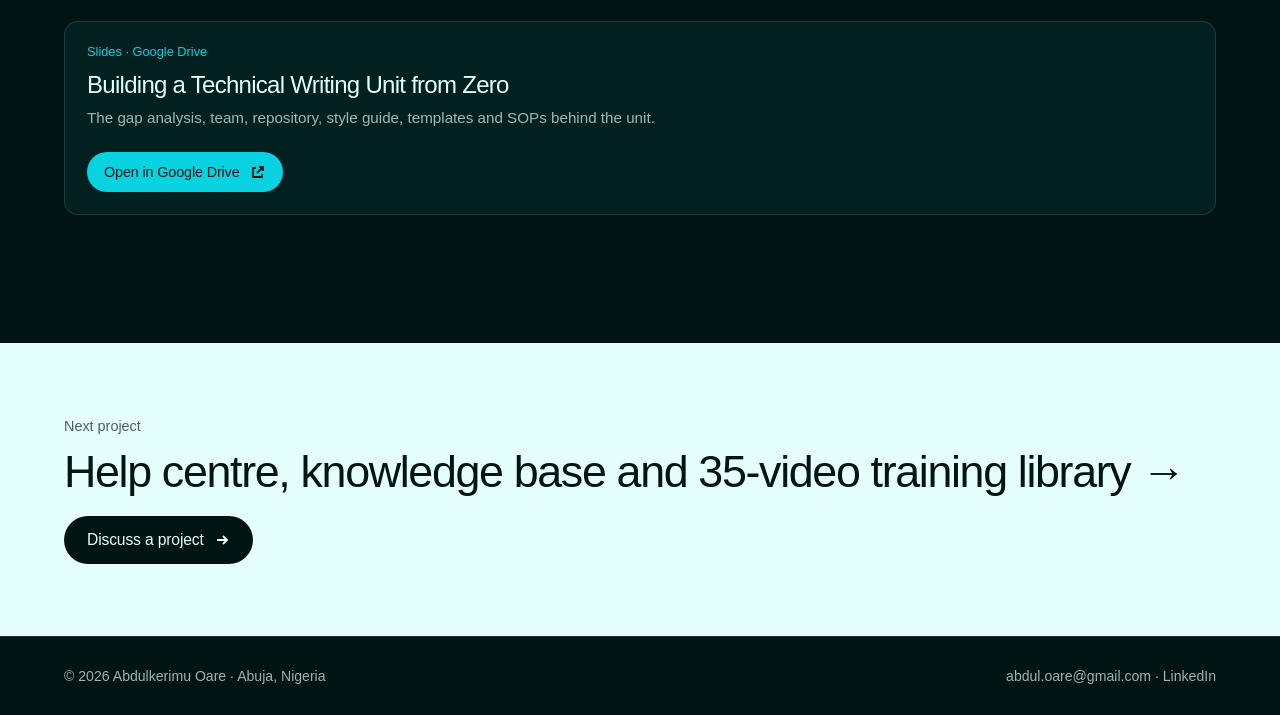
==== commit f2ef1bf2: "Full-width hero, wider layout, chevrons anchored to content column Co-Authored-By: Claude Opus 5.5 <" ====
--- a/work/access-bank-writing-unit.html
+++ b/work/access-bank-writing-unit.html
@@ -37,8 +37,8 @@
 </header>
 <main id="main">
 <section class="p-hero">
-  <svg class="chev" viewBox="0 0 400 400" aria-hidden="true"><g fill="currentColor"><path d="M30 40h92l118 160-118 160H30l118-160z"/><path d="M176 40h92l118 160-118 160h-92l118-160z"/></g></svg>
   <div class="wrap">
+    <svg class="chev" viewBox="0 0 400 400" aria-hidden="true"><g fill="currentColor"><path d="M30 40h92l118 160-118 160H30l118-160z"/><path d="M176 40h92l118 160-118 160h-92l118-160z"/></g></svg>
     <a class="crumb" href="../#work"><svg width="16" height="16" viewBox="0 0 16 16" fill="none" stroke="currentColor" stroke-width="1.8" aria-hidden="true"><path d="M13 8H3M7 4L3 8l4 4"/></svg> All work</a>
     <div class="label-row"><span class="pill">Access Bank · 2023 to 2025</span></div>
     <h1>Building a technical writing unit from zero</h1>
--- a/assets/css/site.css
+++ b/assets/css/site.css
@@ -16,8 +16,8 @@
   --font: "Helvetica Neue", Helvetica, Inter, Arial, sans-serif;
   --track: -0.03em;
   --radius: 14px;
-  --wrap: 1200px;
-  --gutter: clamp(16px, 4vw, 40px);
+  --wrap: 1440px;
+  --gutter: clamp(16px, 5vw, 72px);
 }
 
 *, *::before, *::after { box-sizing: border-box; }
@@ -44,7 +44,7 @@
 h3 { font-size: clamp(1.25rem, 2vw, 1.5rem); font-weight: 500; line-height: 1.15; }
 p { margin: 0 0 1em; }
 
-.wrap { width: 100%; max-width: var(--wrap); margin: 0 auto; padding: 0 var(--gutter); }
+.wrap { width: 100%; max-width: var(--wrap); margin: 0 auto; padding: 0 var(--gutter); position: relative; }
 .section { padding: clamp(72px, 10vw, 128px) 0; position: relative; }
 .light { background: var(--lcyan); color: var(--on-light); }
 .light .muted, .light .lede { color: var(--on-light-muted); }
@@ -124,18 +124,25 @@
 }
 
 /* Hero */
-.hero { padding: clamp(56px, 8vw, 104px) 0 clamp(64px, 8vw, 112px); position: relative; overflow: hidden; }
-.hero-grid > div { max-width: 980px; }
-.hero h1 { max-width: 16ch; }
-.hero .lede { max-width: 56ch; }
-.hero h1 { margin-bottom: 28px; }
+.hero { padding: clamp(48px, 6vw, 88px) 0 clamp(48px, 5vw, 72px); position: relative; overflow: hidden; }
+.hero h1 { font-size: clamp(2.6rem, 5.9vw, 5.6rem); max-width: 15ch; margin-bottom: clamp(28px, 3vw, 44px); position: relative; }
+@media (min-width: 1100px) { .hero h1 { max-width: none; } .hero h1 em { display: block; } }
+.hero .lede { max-width: 54ch; }
+.hero-row { display: grid; grid-template-columns: minmax(0, 1.35fr) minmax(0, 0.65fr); gap: 40px clamp(40px, 6vw, 96px); align-items: end; position: relative; }
+.hero-clients { border-left: 1px solid var(--line-dark); padding-left: clamp(24px, 3vw, 40px); }
+.hero-clients .k { display: block; font-size: 0.82rem; color: var(--cyan); margin-bottom: 14px; }
+.hero-clients ul { list-style: none; margin: 0; padding: 0; display: grid; grid-template-columns: 1fr 1fr; gap: 12px 24px; font-weight: 500; letter-spacing: -0.01em; }
+@media (max-width: 860px) {
+  .hero-row { grid-template-columns: 1fr; }
+  .hero-clients { border-left: 0; padding-left: 0; border-top: 1px solid var(--line-dark); padding-top: 24px; }
+}
 .hero h1 em { font-style: normal; color: var(--cyan); }
-.hero .lede { margin-bottom: 36px; }
-.hero-meta { display: flex; flex-wrap: wrap; gap: 10px 24px; margin-top: 40px; font-size: 0.9rem; color: var(--on-dark-muted); }
+.hero .lede { margin-bottom: 32px; }
+.hero-meta { display: flex; flex-wrap: wrap; gap: 10px 24px; margin-top: clamp(32px, 4vw, 48px); padding-left: 4px; font-size: 0.9rem; color: var(--on-dark-muted); }
 .hero-meta span { display: inline-flex; align-items: center; gap: 8px; }
 .dot-live { width: 8px; height: 8px; border-radius: 50%; background: var(--cyan); box-shadow: 0 0 0 4px rgba(8, 210, 223, 0.18); }
 .chev { position: absolute; pointer-events: none; color: var(--cyan); }
-.hero .chev { right: -60px; top: -40px; width: 420px; opacity: 0.08; }
+.hero .chev { right: var(--gutter); top: -24px; width: clamp(220px, 26vw, 400px); opacity: 0.07; }
 
 /* Stats */
 .stats { display: grid; grid-template-columns: repeat(3, 1fr); gap: 0; border-top: 1px solid var(--line-light); }
@@ -245,7 +252,7 @@
 /* Contact */
 .contact { text-align: left; }
 .contact h2 { font-size: clamp(2.4rem, 6vw, 5rem); font-weight: 700; max-width: 14ch; margin-bottom: 28px; }
-.contact .chev { right: -40px; bottom: -60px; width: 480px; opacity: 0.07; }
+.contact .chev { right: var(--gutter); top: 0; width: clamp(220px, 28vw, 420px); opacity: 0.07; }
 .contact-links { display: grid; grid-template-columns: repeat(4, 1fr); gap: 12px; margin-top: 48px; }
 .contact-links a {
   display: block; padding: 20px; border: 1px solid var(--line-dark); border-radius: var(--radius); text-decoration: none; transition: border-color .15s;
@@ -266,7 +273,7 @@
 .crumb:hover { color: var(--cyan); }
 .p-hero { padding: clamp(48px, 7vw, 88px) 0 clamp(48px, 6vw, 72px); position: relative; overflow: hidden; }
 .p-hero h1 { font-size: clamp(2.3rem, 5.4vw, 4.4rem); max-width: 18ch; margin-bottom: 24px; }
-.p-hero .chev { right: -80px; top: -40px; width: 420px; opacity: 0.07; }
+.p-hero .chev { right: var(--gutter); top: 0; width: clamp(200px, 24vw, 380px); opacity: 0.07; }
 .facts { display: grid; grid-template-columns: repeat(4, 1fr); gap: 0; margin-top: 48px; border-top: 1px solid var(--line-dark); }
 .facts div { padding: 18px 20px 0 0; }
 .facts small { display: block; font-size: 0.8rem; color: var(--cyan); margin-bottom: 4px; }
@@ -318,3 +325,7 @@
   .reveal { opacity: 1; transform: none; transition: none; }
   * { transition: none !important; }
 }
+
+/* Keep text above the chevron motif */
+.hero .wrap > :not(.chev), .p-hero .wrap > :not(.chev), .contact .wrap > :not(.chev) { position: relative; z-index: 1; }
+@media (max-width: 520px) { .label-row::after { display: none; } }
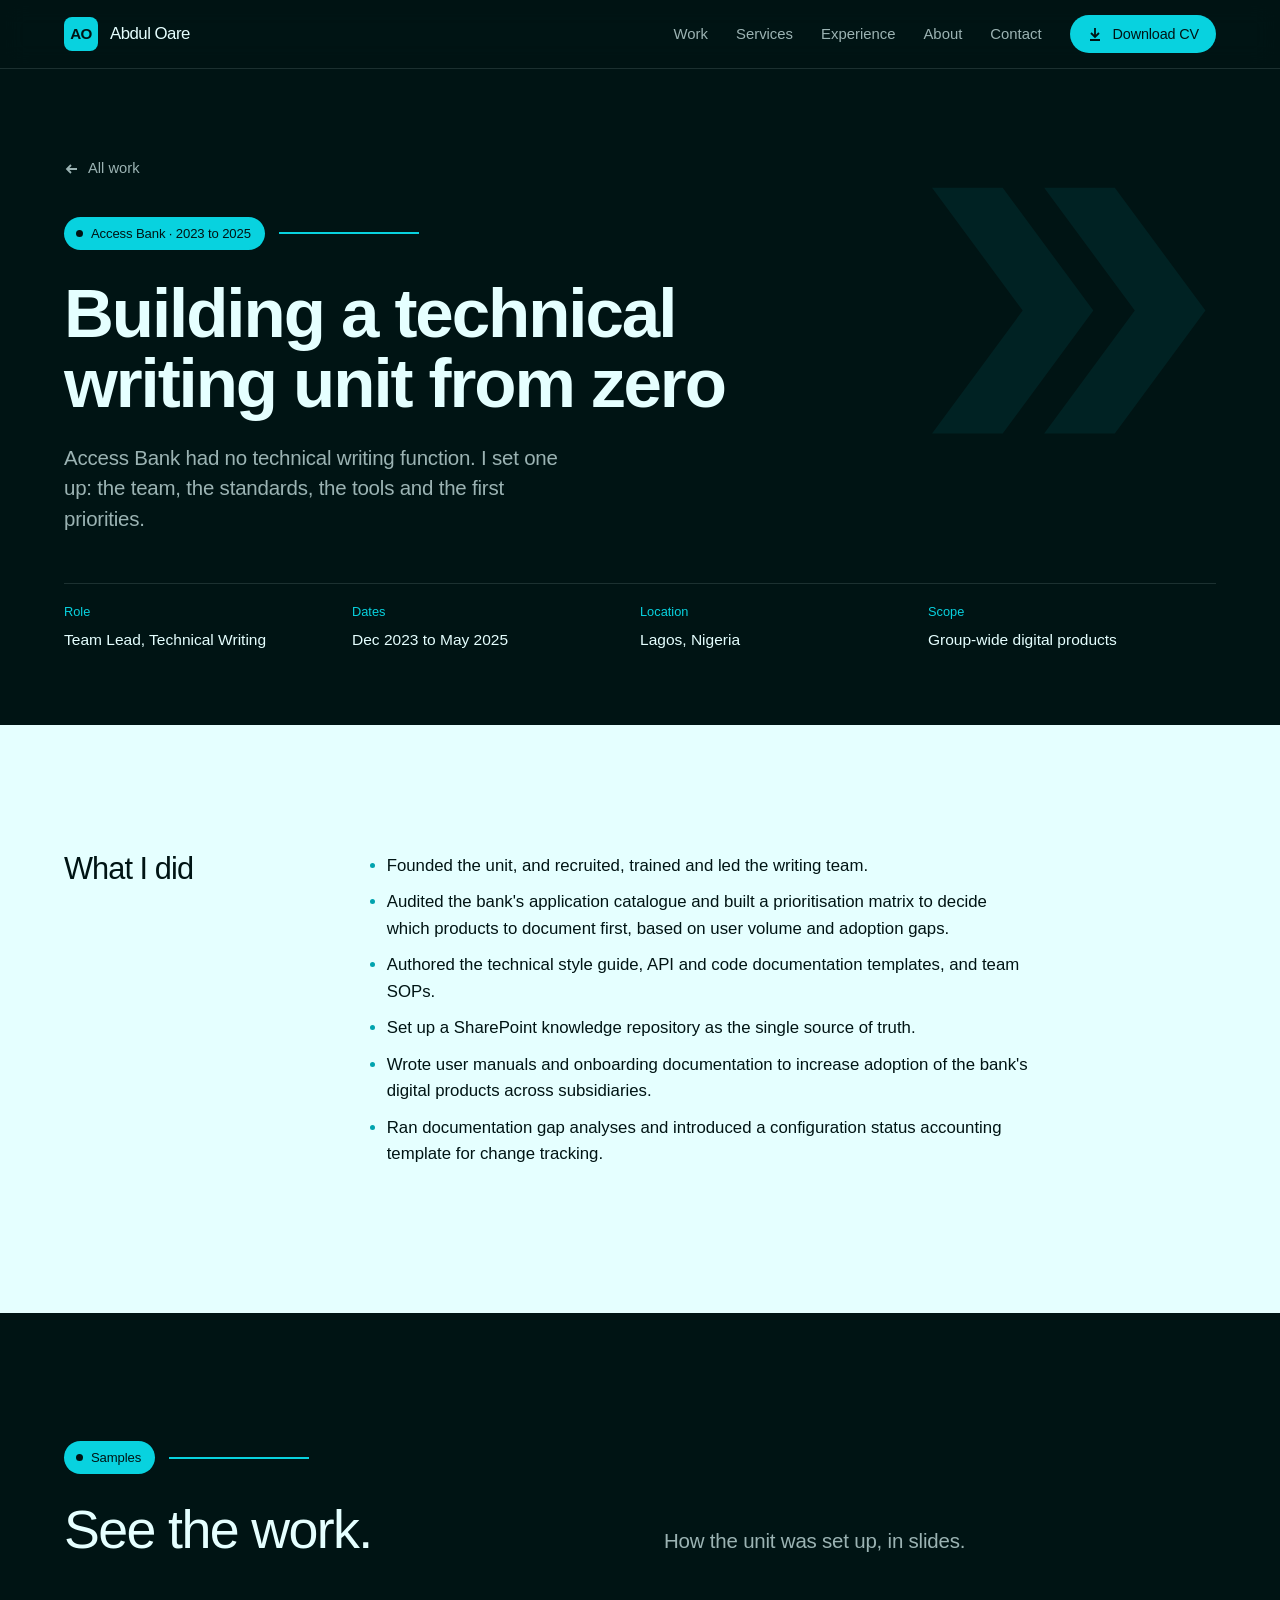
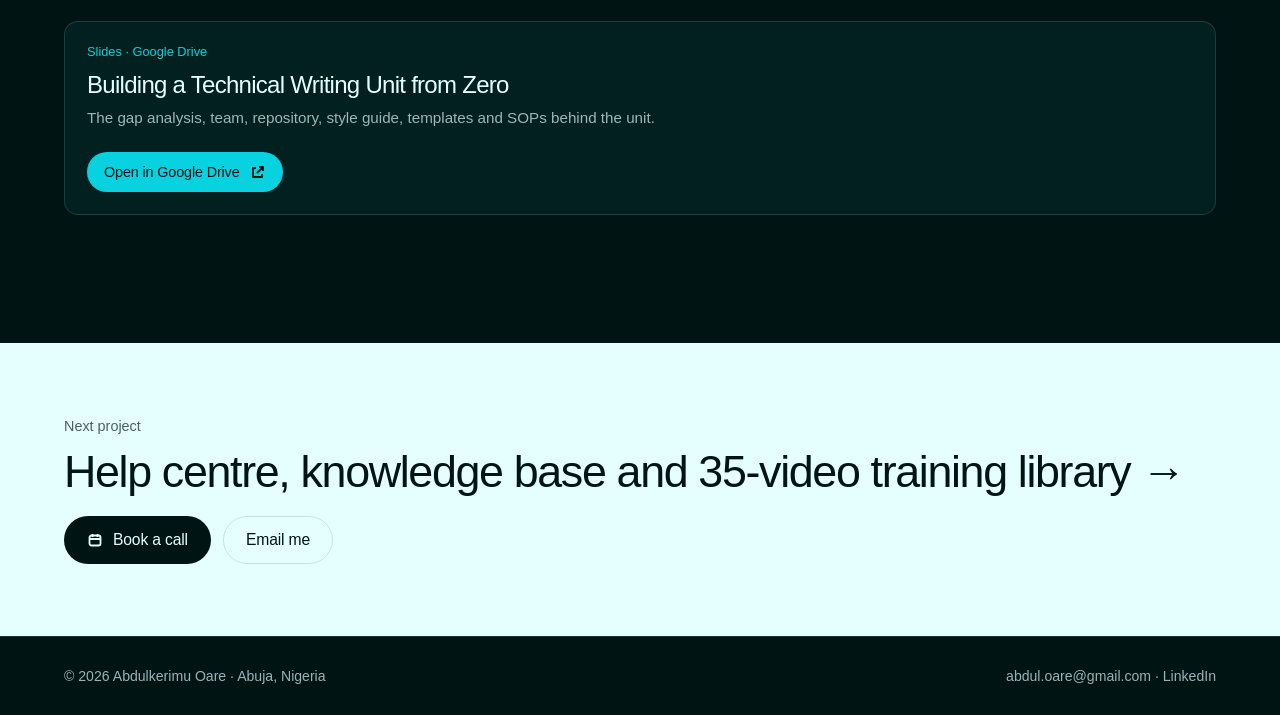
==== commit d0323e17: "Add Cal.com booking pop-up for intro calls Co-Authored-By: Claude Opus 5.5 <noreply@anthropic.com>" ====
--- a/work/access-bank-writing-unit.html
+++ b/work/access-bank-writing-unit.html
@@ -63,7 +63,7 @@
 <section class="section light" style="padding:clamp(48px,6vw,72px) 0">
   <div class="wrap next">
     <div><span class="muted" style="display:block;margin-bottom:8px;font-size:.9rem">Next project</span><a class="big" href="my-car-importer.html">Help centre, knowledge base and 35-video training library &rarr;</a></div>
-    <a class="btn btn-primary" href="mailto:abdul.oare@gmail.com">Discuss a project <svg viewBox="0 0 16 16" fill="none" stroke="currentColor" stroke-width="1.8" aria-hidden="true"><path d="M3 8h10M9 4l4 4-4 4"/></svg></a>
+    <div class="btn-row"><a class="btn btn-primary" href="https://cal.com/abduloare/intro" target="_blank" rel="noopener" data-book><svg viewBox="0 0 16 16" fill="none" stroke="currentColor" stroke-width="1.8" aria-hidden="true"><rect x="2.5" y="3.5" width="11" height="10" rx="2"/><path d="M2.5 7h11M5.5 2v3M10.5 2v3"/></svg> Book a call</a><a class="btn btn-ghost" href="mailto:abdul.oare@gmail.com">Email me</a></div>
   </div>
 </section>
 </main>
--- a/assets/css/site.css
+++ b/assets/css/site.css
@@ -329,3 +329,8 @@
 /* Keep text above the chevron motif */
 .hero .wrap > :not(.chev), .p-hero .wrap > :not(.chev), .contact .wrap > :not(.chev) { position: relative; z-index: 1; }
 @media (max-width: 520px) { .label-row::after { display: none; } }
+
+/* Booking */
+.alt-contact { margin: 18px 0 0; font-size: 0.92rem; color: var(--on-dark-muted); }
+.alt-contact a { color: var(--on-dark); text-decoration-color: rgba(8, 210, 223, 0.6); text-underline-offset: 3px; }
+.alt-contact a:hover { color: var(--cyan); }
